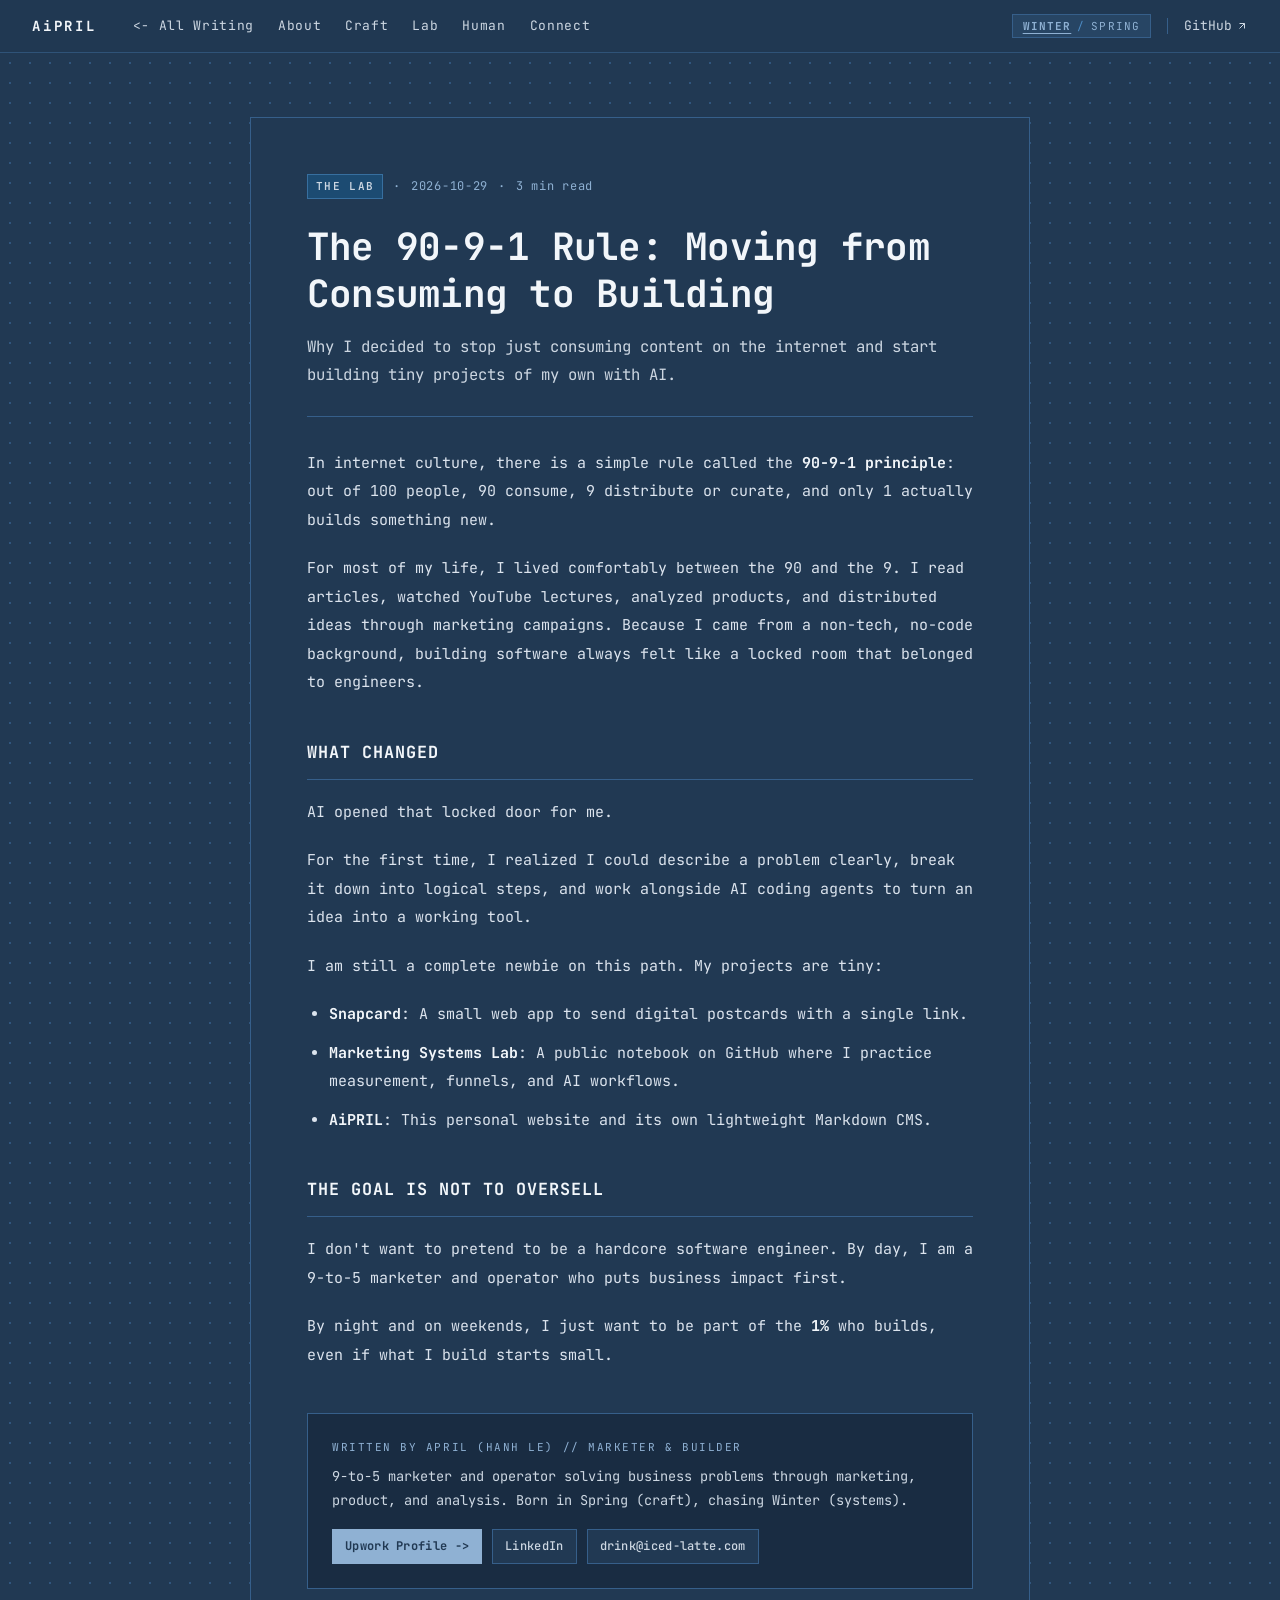
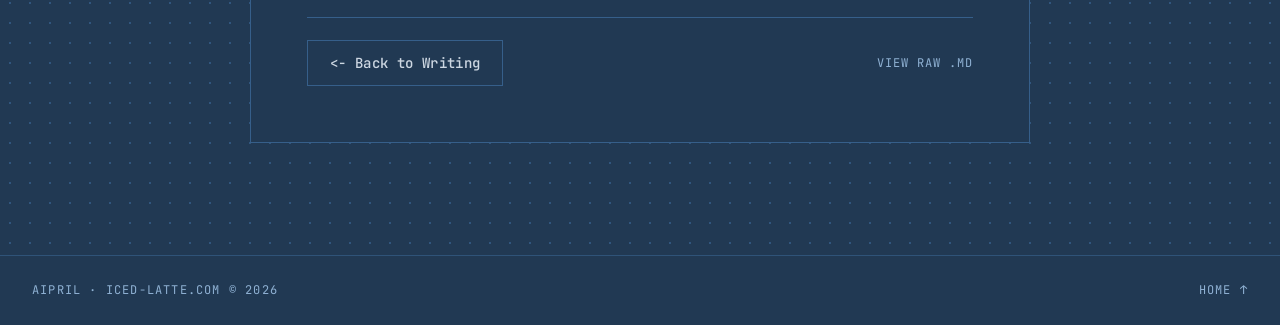
==== writing/90-9-1-from-consuming-to-building/index.html @ a4434db3 "feat(seo): pre-render static /writing/<slug>/ pages, RSS, llms.txt, and clean sitemap" ====
<!DOCTYPE html>
<html lang="en" data-theme="winter">
<head>
  <meta charset="UTF-8" />
  <meta name="viewport" content="width=device-width, initial-scale=1.0" />
  <title>The 90-9-1 Rule: Moving from Consuming to Building | AiPRIL</title>
  <meta name="description" content="Why I decided to stop just consuming content on the internet and start building tiny projects of my own with AI." />
  <meta name="author" content="April (Hanh Le)" />
  <link rel="canonical" href="https://iced-latte.com/writing/90-9-1-from-consuming-to-building/" />
  <link rel="alternate" type="application/rss+xml" title="AiPRIL RSS Feed" href="https://iced-latte.com/rss.xml" />
  <link rel="alternate" type="text/markdown" href="https://iced-latte.com/posts/90-9-1-from-consuming-to-building.md" />

  <meta property="og:type" content="article" />
  <meta property="og:title" content="The 90-9-1 Rule: Moving from Consuming to Building" />
  <meta property="og:description" content="Why I decided to stop just consuming content on the internet and start building tiny projects of my own with AI." />
  <meta property="og:url" content="https://iced-latte.com/writing/90-9-1-from-consuming-to-building/" />
  <meta property="og:site_name" content="AiPRIL" />
  <meta property="article:published_time" content="2026-10-29" />
  <meta property="article:modified_time" content="2026-10-29" />
  <meta property="article:author" content="April (Hanh Le)" />
  <meta property="article:section" content="The Lab" />
  <meta name="twitter:card" content="summary" />
  <meta name="twitter:title" content="The 90-9-1 Rule: Moving from Consuming to Building" />
  <meta name="twitter:description" content="Why I decided to stop just consuming content on the internet and start building tiny projects of my own with AI." />

  <link rel="icon" type="image/svg+xml" href="../../favicon.svg" />
  <link rel="preconnect" href="https://fonts.googleapis.com" />
  <link rel="preconnect" href="https://fonts.gstatic.com" crossorigin />
  <link href="https://fonts.googleapis.com/css2?family=JetBrains+Mono:ital,wght@0,400;0,500;0,600;0,700;1,400&display=swap" rel="stylesheet" />
  <link rel="stylesheet" href="../../styles.css" />

  <script type="application/ld+json">
{
  "@context": "https://schema.org",
  "@graph": [
    {
      "@type": "BlogPosting",
      "@id": "https://iced-latte.com/writing/90-9-1-from-consuming-to-building/#article",
      "headline": "The 90-9-1 Rule: Moving from Consuming to Building",
      "description": "Why I decided to stop just consuming content on the internet and start building tiny projects of my own with AI.",
      "datePublished": "2026-10-29",
      "dateModified": "2026-10-29",
      "articleSection": "The Lab",
      "inLanguage": "en",
      "mainEntityOfPage": {
        "@type": "WebPage",
        "@id": "https://iced-latte.com/writing/90-9-1-from-consuming-to-building/"
      },
      "author": {
        "@type": "Person",
        "name": "April",
        "alternateName": [
          "AiPRIL",
          "Hanh Le",
          "Le Hong Hanh"
        ],
        "url": "https://iced-latte.com/",
        "email": "drink@iced-latte.com",
        "sameAs": [
          "https://www.upwork.com/freelancers/lehonghanh",
          "https://www.linkedin.com/in/hanhlehong/",
          "https://github.com/hanh-le-hong"
        ]
      },
      "publisher": {
        "@type": "Person",
        "name": "April (AiPRIL)",
        "url": "https://iced-latte.com/"
      }
    },
    {
      "@type": "BreadcrumbList",
      "itemListElement": [
        {
          "@type": "ListItem",
          "position": 1,
          "name": "Home",
          "item": "https://iced-latte.com/"
        },
        {
          "@type": "ListItem",
          "position": 2,
          "name": "Writing",
          "item": "https://iced-latte.com/#writing"
        },
        {
          "@type": "ListItem",
          "position": 3,
          "name": "The 90-9-1 Rule: Moving from Consuming to Building",
          "item": "https://iced-latte.com/writing/90-9-1-from-consuming-to-building/"
        }
      ]
    }
  ]
}
  </script>
</head>
<body data-article-slug="90-9-1-from-consuming-to-building" data-article-category="The Lab">
  <div class="site-shell" id="top">
    <header class="header">
      <div class="header-inner">
        <div class="header-left">
          <a href="../../" class="brand" aria-label="AiPRIL Home">AiPRIL</a>
          <nav class="header-nav" aria-label="Main Navigation">
            <a href="../../#writing" class="nav-link">&lt;- All Writing</a>
            <a href="../../#about" class="nav-link">About</a>
            <a href="../../#craft" class="nav-link">Craft</a>
            <a href="../../#lab" class="nav-link">Lab</a>
            <a href="../../#human" class="nav-link">Human</a>
            <a href="../../#connect" class="nav-link">Connect</a>
          </nav>
        </div>

        <div class="header-right">
          <button id="theme-toggle" class="season-switch" type="button" aria-label="Switch between Winter and Spring mode">
            <span class="season-opt" data-season="winter">WINTER</span>
            <span class="season-sep">/</span>
            <span class="season-opt" data-season="spring">SPRING</span>
          </button>
          <div class="divider-v" aria-hidden="true"></div>
          <a
            href="https://github.com/hanh-le-hong"
            class="external-top-link"
            target="_blank"
            rel="noopener noreferrer"
          >
            GitHub
            <svg width="12" height="12" viewBox="0 0 24 24" fill="none" stroke="currentColor" stroke-width="2" aria-hidden="true">
              <path d="M7 7h10v10" />
              <path d="M7 17 17 7" />
            </svg>
          </a>
        </div>
      </div>

      <nav class="mobile-nav" aria-label="Mobile Navigation">
        <a href="../../#writing" class="nav-link">&lt;- All Writing</a>
        <a href="../../#about" class="nav-link">About</a>
        <a href="../../#craft" class="nav-link">Craft</a>
        <a href="../../#lab" class="nav-link">Lab</a>
        <a href="../../#connect" class="nav-link">Connect</a>
      </nav>
    </header>

    <main class="article-main">
      <article class="article-container">
        <div class="article-meta-bar">
          <span class="tag">THE LAB</span>
          <span class="meta-dot">·</span>
          <time datetime="2026-10-29" class="mono-date">2026-10-29</time>
          <span class="meta-dot">·</span>
          <span class="mono-date">3 min read</span>
        </div>

        <h1 class="article-title">The 90-9-1 Rule: Moving from Consuming to Building</h1>
        <p class="article-lead">Why I decided to stop just consuming content on the internet and start building tiny projects of my own with AI.</p>

        <div id="post-body" class="article-prose">
<p>In internet culture, there is a simple rule called the <strong>90-9-1 principle</strong>: out of 100 people, 90 consume, 9 distribute or curate, and only 1 actually builds something new.</p>
<p>For most of my life, I lived comfortably between the 90 and the 9. I read articles, watched YouTube lectures, analyzed products, and distributed ideas through marketing campaigns. Because I came from a non-tech, no-code background, building software always felt like a locked room that belonged to engineers.</p>
<h2 id="what-changed">What Changed</h2>
<p>AI opened that locked door for me.</p>
<p>For the first time, I realized I could describe a problem clearly, break it down into logical steps, and work alongside AI coding agents to turn an idea into a working tool.</p>
<p>I am still a complete newbie on this path. My projects are tiny:</p>
<ul>
<li><strong>Snapcard</strong>: A small web app to send digital postcards with a single link.</li>
<li><strong>Marketing Systems Lab</strong>: A public notebook on GitHub where I practice measurement, funnels, and AI workflows.</li>
<li><strong>AiPRIL</strong>: This personal website and its own lightweight Markdown CMS.</li>
</ul>
<h2 id="the-goal-is-not-to-oversell">The Goal Is Not to Oversell</h2>
<p>I don't want to pretend to be a hardcore software engineer. By day, I am a 9-to-5 marketer and operator who puts business impact first.</p>
<p>By night and on weekends, I just want to be part of the <strong>1%</strong> who builds, even if what I build starts small.</p>
        </div>

        <aside class="article-author-box" aria-label="About the Author">
          <p class="article-author-label">WRITTEN BY APRIL (HANH LE) // MARKETER &amp; BUILDER</p>
          <p class="article-author-bio">
            9-to-5 marketer and operator solving business problems through marketing, product, and analysis. Born in Spring (craft), chasing Winter (systems).
          </p>
          <div class="article-author-links">
            <a href="https://www.upwork.com/freelancers/lehonghanh" target="_blank" rel="noopener noreferrer" class="btn-primary btn-sm">Upwork Profile -&gt;</a>
            <a href="https://www.linkedin.com/in/hanhlehong/" target="_blank" rel="noopener noreferrer" class="btn-secondary btn-sm">LinkedIn</a>
            <a href="mailto:drink@iced-latte.com" class="btn-secondary btn-sm">drink@iced-latte.com</a>
          </div>
        </aside>

        <div class="article-footer-nav">
          <a href="../../#writing" class="btn-secondary">&lt;- Back to Writing</a>
          <a href="../../posts/90-9-1-from-consuming-to-building.md" class="article-raw-link">View Raw .md</a>
          <a href="../../studio.html?edit=90-9-1-from-consuming-to-building" class="btn-secondary local-only" hidden>Edit in Studio</a>
        </div>
      </article>
    </main>

    <footer class="footer">
      <div class="footer-inner">
        <span class="footer-text">AiPRIL · ICED-LATTE.COM © 2026</span>
        <a href="../../" class="footer-text footer-top-link">HOME ↑</a>
      </div>
    </footer>
  </div>

  <script src="../../analytics-config.js"></script>
  <script src="../../analytics.js"></script>
  <script src="../../main.js"></script>
</body>
</html>
---- styles.css ----
/* ==========================================================================
   AiPRIL -- Noodle-Inspired Terminal-Editorial Design System
   100% JetBrains Mono, 20px dot-grid, 1px hairline matrices, sharp corners.
   WINTER (Midnight Sapphire): #213953 · #156AA8 · #4D8CC5 · #8FB1D3 · #CDD7E2
   SPRING (Warm Blossom):      #678215 · #FCD4BE · #F8F8EF · #FFE8DE · #FD832B · #FEC62D
   ========================================================================== */

:root,
[data-theme="winter"] {
  color-scheme: dark;
  --bg: #213953;
  --bg-depth: #192C42;
  --surface: #274564;
  --surface-hover: #2E5175;
  --grid-line: #2F5378;
  --dot-color: #31567D;
  --border: #365F8A;
  --border-strong: #4D8CC5;

  --text: #F2F6FA;
  --text-body: #DCE4EE;
  --text-muted: #CDD7E2;
  --text-dim: #8FB1D3;
  --hero-sub: #4D8CC5;

  --accent: #8FB1D3;
  --accent-hover: #CDD7E2;
  --accent-text: #CDD7E2;
  --accent-link: #8FB1D3;
  --accent-bg: rgba(21, 106, 168, 0.36);
  --accent-border: rgba(77, 140, 197, 0.55);
  --accent-glow: rgba(21, 106, 168, 0.24);
  --cursor-color: #8FB1D3;

  --selection-bg: #8FB1D3;
  --selection-fg: #213953;

  --btn-primary-bg: #8FB1D3;
  --btn-primary-fg: #213953;
  --header-bg: rgba(33, 57, 83, 0.92);

  --font-mono: "JetBrains Mono", ui-monospace, SFMono-Regular, Menlo, Monaco, Consolas, monospace;
}

[data-theme="spring"] {
  color-scheme: light;
  --bg: #F8F8EF;
  --bg-depth: #FFE8DE;
  --surface: #FFE8DE;
  --surface-hover: #FCD4BE;
  --grid-line: #F0C0A6;
  --dot-color: #FCD4BE;
  --border: #EBB89C;
  --border-strong: #FD832B;

  --text: #222A14;
  --text-body: #313B1E;
  --text-muted: #55613F;
  --text-dim: #678215;
  --hero-sub: #678215;

  --accent: #FD832B;
  --accent-hover: #FEC62D;
  --accent-text: #587011;
  --accent-link: #587011;
  --accent-bg: #FFE8DE;
  --accent-border: #FCD4BE;
  --accent-glow: rgba(254, 198, 45, 0.18);
  --cursor-color: #FD832B;

  --selection-bg: #FEC62D;
  --selection-fg: #222A14;

  --btn-primary-bg: #FD832B;
  --btn-primary-fg: #222A14;
  --header-bg: rgba(248, 248, 239, 0.92);
}

/* ==========================================================================
   Reset & Global Typography
   ========================================================================== */

*,
*::before,
*::after {
  box-sizing: border-box;
  border-radius: 0;
}

html {
  scroll-behavior: smooth;
}

body {
  margin: 0;
  padding: 0;
  font-family: var(--font-mono);
  background-color: var(--bg);
  color: var(--text);
  font-size: 15px;
  line-height: 1.75;
  -webkit-font-smoothing: antialiased;
  -moz-osx-font-smoothing: grayscale;
  transition: background-color 0.25s ease, color 0.25s ease;
}

::selection {
  background: var(--selection-bg);
  color: var(--selection-fg);
}

::-webkit-scrollbar {
  width: 6px;
  height: 6px;
}

::-webkit-scrollbar-track {
  background: var(--bg);
}

::-webkit-scrollbar-thumb {
  background: var(--border);
}

::-webkit-scrollbar-thumb:hover {
  background: var(--border-strong);
}

a {
  color: inherit;
}

h1,
h2,
h3,
h4,
p,
ul,
ol,
dl,
dd {
  margin: 0;
}

[hidden] {
  display: none !important;
}

:focus-visible {
  outline: 2px solid var(--cursor-color);
  outline-offset: 2px;
}

/* ==========================================================================
   Shell & Sticky 52px Header
   ========================================================================== */

.site-shell {
  min-height: 100vh;
  display: flex;
  flex-direction: column;
  width: 100%;
  overflow-x: hidden;
}

.header {
  width: 100%;
  border-bottom: 1px solid var(--grid-line);
  background: var(--header-bg);
  backdrop-filter: blur(8px);
  -webkit-backdrop-filter: blur(8px);
  position: sticky;
  top: 0;
  z-index: 50;
}

.header-inner {
  max-width: 1360px;
  margin: 0 auto;
  padding: 0 32px;
  height: 52px;
  display: flex;
  align-items: center;
  justify-content: space-between;
  gap: 16px;
}

.header-left {
  display: flex;
  align-items: center;
  gap: 36px;
}

.brand {
  color: var(--text);
  font-weight: 700;
  letter-spacing: 0.2em;
  font-size: 0.875rem;
  text-decoration: none;
  transition: color 0.2s;
  display: inline-flex;
  align-items: center;
  gap: 10px;
}

.brand:hover {
  color: var(--cursor-color);
}

.header-nav {
  display: none;
  align-items: center;
  gap: 24px;
}

@media (min-width: 860px) {
  .header-nav {
    display: flex;
  }
}

.nav-link {
  font-size: 0.8125rem;
  color: var(--text-muted);
  text-decoration: none;
  letter-spacing: 0.05em;
  transition: color 0.2s;
  white-space: nowrap;
}

.nav-link:hover {
  color: var(--text);
}

.header-right {
  display: flex;
  align-items: center;
  gap: 16px;
}

.divider-v {
  height: 16px;
  width: 1px;
  background: var(--border);
}

.season-switch {
  appearance: none;
  background: var(--surface);
  border: 1px solid var(--border);
  padding: 4px 10px;
  font-family: var(--font-mono);
  font-size: 0.6875rem;
  letter-spacing: 0.1em;
  color: var(--text-dim);
  cursor: pointer;
  display: inline-flex;
  align-items: center;
  gap: 6px;
  transition: border-color 0.2s, color 0.2s, background 0.2s;
}

.season-switch:hover {
  border-color: var(--border-strong);
}

.season-sep {
  color: var(--border-strong);
}

[data-theme="winter"] .season-opt[data-season="winter"],
[data-theme="spring"] .season-opt[data-season="spring"] {
  color: var(--cursor-color);
  font-weight: 700;
  text-decoration: underline;
  text-underline-offset: 3px;
}

.external-top-link {
  font-size: 0.8125rem;
  color: var(--text-muted);
  text-decoration: none;
  display: inline-flex;
  align-items: center;
  gap: 4px;
  transition: color 0.2s;
}

.external-top-link:hover {
  color: var(--text);
}

.mobile-nav {
  display: flex;
  align-items: center;
  gap: 18px;
  padding: 8px 20px;
  border-top: 1px solid var(--grid-line);
  overflow-x: auto;
  -webkit-overflow-scrolling: touch;
}

@media (min-width: 860px) {
  .mobile-nav {
    display: none;
  }
}

/* ==========================================================================
   Main Dot-Grid Canvas & Layout Container
   ========================================================================== */

.main {
  flex-grow: 1;
  width: 100%;
  padding: 72px 32px 120px;
  background-image: radial-gradient(var(--dot-color) 1px, transparent 0);
  background-size: 20px 20px;
}

@media (max-width: 640px) {
  .header-inner {
    padding: 0 20px;
  }

  .main {
    padding: 44px 20px 88px;
  }
}

.container {
  max-width: 1360px;
  margin: 0 auto;
}

/* ==========================================================================
   Badges & Section Labels
   ========================================================================== */

.badge-row {
  display: flex;
  flex-wrap: wrap;
  align-items: center;
  gap: 12px;
  margin-bottom: 36px;
}

.tag {
  display: inline-block;
  padding: 2px 8px;
  background: var(--accent-bg);
  border: 1px solid var(--accent-border);
  color: var(--accent-text);
  font-size: 0.6875rem;
  letter-spacing: 0.12em;
  text-transform: uppercase;
  font-weight: 600;
}

.badge-label {
  font-size: 0.6875rem;
  color: var(--text-dim);
  letter-spacing: 0.12em;
  text-transform: uppercase;
}

.section-block {
  margin-bottom: 0;
}

.section-label {
  font-size: 0.8125rem;
  color: var(--text-dim);
  letter-spacing: 0.2em;
  text-transform: uppercase;
  margin-bottom: 28px;
}

.section-label.no-mb {
  margin-bottom: 0;
}

.divider-line {
  border: none;
  border-top: 1px solid var(--grid-line);
  margin: 64px 0;
}

/* ==========================================================================
   Hero & Quick-Start Terminal Strip
   ========================================================================== */

.hero {
  margin-bottom: 16px;
}

.hero-title {
  font-weight: 700;
  line-height: 1;
  margin-bottom: 10px;
  letter-spacing: -0.02em;
  font-size: clamp(54px, 8vw, 96px);
  color: var(--text);
}

.hero-subtitle {
  font-weight: 700;
  line-height: 1.04;
  margin-bottom: 36px;
  letter-spacing: -0.02em;
  font-size: clamp(40px, 6.8vw, 84px);
  color: var(--hero-sub);
}

.block {
  display: block;
}

.cursor::after {
  content: "_";
  animation: blink 1.2s step-end infinite;
  color: var(--cursor-color);
  font-weight: 700;
}

.hero-desc {
  font-size: 1.05rem;
  color: var(--text-muted);
  max-width: 660px;
  margin-bottom: 36px;
  line-height: 1.8;
}

.cta-row {
  display: flex;
  flex-wrap: wrap;
  gap: 12px;
}

.btn-primary,
.btn-solid {
  display: inline-flex;
  align-items: center;
  gap: 8px;
  padding: 10px 22px;
  background: var(--btn-primary-bg);
  border: 1px solid var(--btn-primary-bg);
  color: var(--btn-primary-fg);
  font-family: var(--font-mono);
  font-weight: 700;
  font-size: 0.875rem;
  letter-spacing: 0.025em;
  text-decoration: none;
  cursor: pointer;
  transition: background 0.2s, border-color 0.2s;
}

.btn-primary:hover,
.btn-solid:hover {
  background: var(--accent-hover);
  border-color: var(--accent-hover);
}

.btn-secondary,
.btn-ghost {
  display: inline-flex;
  align-items: center;
  gap: 8px;
  padding: 10px 22px;
  background: var(--bg);
  border: 1px solid var(--border);
  color: var(--text-muted);
  font-family: var(--font-mono);
  font-weight: 500;
  font-size: 0.875rem;
  letter-spacing: 0.025em;
  text-decoration: none;
  cursor: pointer;
  transition: border-color 0.2s, color 0.2s, background 0.2s;
}

.btn-secondary:hover,
.btn-ghost:hover {
  border-color: var(--border-strong);
  color: var(--text);
  background: var(--surface);
}

.btn-sm {
  padding: 6px 12px;
  font-size: 0.75rem;
}

/* Quick-start terminal strip */
.quickstart {
  margin-top: 44px;
  max-width: 720px;
}

.quickstart-label {
  font-size: 0.75rem;
  color: var(--text-dim);
  letter-spacing: 0.2em;
  text-transform: uppercase;
  margin-bottom: 8px;
}

.quickstart-block {
  position: relative;
  background: var(--bg-depth);
  border: 1px solid var(--border);
  overflow: hidden;
  display: flex;
  align-items: stretch;
  justify-content: space-between;
}

.quickstart-pre {
  margin: 0;
  padding: 16px 20px;
  font-size: 0.85rem;
  line-height: 1.65;
  color: var(--text-body);
  overflow-x: auto;
  flex: 1;
}

.quickstart-pre code {
  font-family: var(--font-mono);
}

.quickstart-url {
  color: var(--accent-text);
  font-weight: 600;
  text-decoration: underline;
  text-decoration-color: var(--border-strong);
  text-underline-offset: 3px;
  transition: text-decoration-color 0.2s;
}

.quickstart-url:hover {
  text-decoration-color: var(--accent-text);
}

.code-comment {
  color: var(--text-dim);
}

.quickstart-copy {
  padding: 0 20px;
  background: var(--surface);
  border: none;
  border-left: 1px solid var(--border);
  color: var(--text-muted);
  font-family: var(--font-mono);
  font-size: 0.6875rem;
  text-transform: uppercase;
  letter-spacing: 0.12em;
  cursor: pointer;
  flex-shrink: 0;
  transition: color 0.2s, background 0.2s;
}

.quickstart-copy:hover {
  color: var(--text);
  background: var(--surface-hover);
}

.quickstart-copy.is-copied {
  color: var(--cursor-color);
  font-weight: 700;
}

/* ==========================================================================
   00 // README.md Matrix (5-Paragraph Personal Intro + Quick Specs)
   ========================================================================== */

.readme-matrix {
  display: grid;
  grid-template-columns: 1fr;
  gap: 1px;
  background: var(--grid-line);
  border: 1px solid var(--grid-line);
}

@media (min-width: 1024px) {
  .readme-matrix {
    grid-template-columns: 1.85fr 1fr;
  }
}

.readme-story,
.readme-specs {
  background: var(--bg);
  padding: 32px;
}

.story-prose {
  display: flex;
  flex-direction: column;
  gap: 18px;
  color: var(--text-body);
  font-size: 0.9375rem;
  line-height: 1.85;
}

.story-prose strong {
  color: var(--text);
  font-weight: 700;
}

.story-prose a {
  color: var(--accent-text);
  font-weight: 500;
  text-decoration: underline;
  text-decoration-color: var(--border-strong);
  text-underline-offset: 3px;
  transition: text-decoration-color 0.2s;
}

.story-prose a:hover {
  text-decoration-color: var(--cursor-color);
}

.spec-list {
  display: flex;
  flex-direction: column;
  gap: 16px;
}

.spec-item {
  padding-bottom: 14px;
  border-bottom: 1px solid var(--grid-line);
}

.spec-item:last-child {
  padding-bottom: 0;
  border-bottom: none;
}

.spec-item dt {
  font-size: 0.6875rem;
  color: var(--text-dim);
  letter-spacing: 0.14em;
  text-transform: uppercase;
  margin-bottom: 4px;
}

.spec-item dd {
  font-size: 0.875rem;
  color: var(--text-body);
  line-height: 1.5;
}

/* ==========================================================================
   1px Hairline Feature Cards Grid (Craft, Lab, Human, Connect)
   ========================================================================== */

.cards-grid {
  display: grid;
  grid-template-columns: 1fr;
  gap: 1px;
  background: var(--grid-line);
  border: 1px solid var(--grid-line);
}

@media (min-width: 768px) {
  .cards-grid.cols-4 {
    grid-template-columns: repeat(2, 1fr);
  }

  .cards-grid.cols-3 {
    grid-template-columns: repeat(3, 1fr);
  }
}

@media (min-width: 1100px) {
  .cards-grid.cols-4 {
    grid-template-columns: repeat(4, 1fr);
  }
}

.feature-card {
  position: relative;
  overflow: hidden;
  background: var(--bg);
  padding: 32px;
  border: 1px solid transparent;
  display: flex;
  flex-direction: column;
  text-decoration: none;
  transition: border-color 0.2s, background 0.2s;
}

.feature-card::before {
  content: "";
  position: absolute;
  inset: 0;
  background: linear-gradient(135deg, var(--accent-glow) 0%, transparent 60%);
  opacity: 0;
  transition: opacity 0.3s;
  pointer-events: none;
}

.feature-card:hover::before {
  opacity: 1;
}

.feature-card:hover {
  border-color: var(--border-strong);
}

.card-top-meta {
  margin-bottom: 16px;
  position: relative;
  z-index: 1;
}

.card-header {
  display: flex;
  align-items: center;
  gap: 10px;
  margin-bottom: 18px;
  position: relative;
  z-index: 1;
}

.card-icon {
  width: 28px;
  height: 28px;
  background: var(--surface);
  border: 1px solid var(--border);
  display: flex;
  align-items: center;
  justify-content: center;
  color: var(--cursor-color);
  flex-shrink: 0;
}

.card-title {
  color: var(--text);
  font-weight: 600;
  font-size: 0.9375rem;
  letter-spacing: 0.02em;
}

.card-desc {
  color: var(--text-muted);
  font-size: 0.875rem;
  line-height: 1.8;
  position: relative;
  z-index: 1;
}

.skill-tags {
  list-style: none;
  padding: 22px 0 0;
  margin-top: auto;
  display: flex;
  flex-wrap: wrap;
  gap: 6px;
  position: relative;
  z-index: 1;
}

.skill-tags li {
  font-size: 0.6875rem;
  padding: 3px 8px;
  background: var(--surface);
  border: 1px solid var(--border);
  color: var(--text-body);
  letter-spacing: 0.03em;
}

.card-link {
  display: inline-flex;
  align-items: center;
  gap: 6px;
  margin-top: auto;
  padding-top: 24px;
  font-size: 0.8125rem;
  color: var(--accent-link);
  font-weight: 500;
  text-decoration: none;
  letter-spacing: 0.04em;
  position: relative;
  z-index: 1;
  transition: color 0.2s;
}

.feature-card:hover .card-link,
.card-link:hover {
  color: var(--accent-text);
}

.connect-card {
  gap: 8px;
}

.connect-title {
  font-size: 1.15rem;
  font-weight: 700;
  color: var(--text);
  margin-top: 4px;
  position: relative;
  z-index: 1;
}

/* ==========================================================================
   03 // Writing Feed & Pillar Filter Bar
   ========================================================================== */

.section-bar {
  display: flex;
  flex-wrap: wrap;
  align-items: center;
  justify-content: space-between;
  gap: 16px;
  margin-bottom: 28px;
}

.section-bar-controls {
  display: flex;
  flex-wrap: wrap;
  align-items: center;
  gap: 12px;
}

.writing-filter-group {
  display: inline-flex;
  flex-wrap: wrap;
  gap: 1px;
  background: var(--border);
  border: 1px solid var(--border);
}

.filter-chip {
  appearance: none;
  background: var(--bg);
  border: none;
  padding: 6px 12px;
  font-family: var(--font-mono);
  font-size: 0.6875rem;
  letter-spacing: 0.1em;
  text-transform: uppercase;
  color: var(--text-muted);
  cursor: pointer;
  transition: background 0.15s, color 0.15s;
}

.filter-chip:hover {
  color: var(--text);
  background: var(--surface);
}

.filter-chip.active {
  background: var(--btn-primary-bg);
  color: var(--btn-primary-fg);
  font-weight: 700;
}

.studio-launch-link {
  font-size: 0.75rem;
  padding: 6px 12px;
  border: 1px solid var(--accent-border);
  background: var(--accent-bg);
  color: var(--accent-text);
  text-decoration: none;
  text-transform: uppercase;
  letter-spacing: 0.08em;
}

.posts-matrix {
  display: grid;
  grid-template-columns: 1fr;
  gap: 1px;
  background: var(--grid-line);
  border: 1px solid var(--grid-line);
}

.post-row {
  position: relative;
  overflow: hidden;
  background: var(--bg);
  padding: 26px 32px;
  border: 1px solid transparent;
  text-decoration: none;
  display: grid;
  grid-template-columns: 1fr;
  gap: 14px;
  align-items: center;
  transition: border-color 0.2s, background 0.2s;
}

@media (min-width: 860px) {
  .post-row {
    grid-template-columns: 200px 1fr auto;
    gap: 28px;
  }
}

.post-row::before {
  content: "";
  position: absolute;
  inset: 0;
  background: linear-gradient(135deg, var(--accent-glow) 0%, transparent 55%);
  opacity: 0;
  transition: opacity 0.25s;
  pointer-events: none;
}

.post-row:hover::before {
  opacity: 1;
}

.post-row:hover {
  border-color: var(--border-strong);
}

.post-row-meta {
  display: flex;
  align-items: center;
  gap: 10px;
  flex-wrap: wrap;
  position: relative;
  z-index: 1;
}

.post-row-date {
  font-size: 0.75rem;
  color: var(--text-dim);
}

.post-row-main {
  position: relative;
  z-index: 1;
}

.post-row-main h3 {
  font-size: 1rem;
  font-weight: 600;
  color: var(--text);
  margin-bottom: 6px;
}

.post-row-main p {
  font-size: 0.875rem;
  color: var(--text-muted);
  line-height: 1.65;
}

.post-row-right {
  font-size: 0.8125rem;
  color: var(--accent-link);
  font-weight: 500;
  white-space: nowrap;
  position: relative;
  z-index: 1;
  transition: color 0.2s;
}

.post-row:hover .post-row-right {
  color: var(--accent-text);
}

.empty-feed {
  background: var(--bg);
  padding: 32px;
  color: var(--text-muted);
  font-size: 0.875rem;
}

.empty-feed a {
  color: var(--accent-text);
}

/* ==========================================================================
   Footer
   ========================================================================== */

.footer {
  border-top: 1px solid var(--grid-line);
  padding: 24px 32px;
  background: var(--bg);
}

.footer-inner {
  max-width: 1360px;
  margin: 0 auto;
  display: flex;
  flex-wrap: wrap;
  align-items: center;
  justify-content: space-between;
  gap: 12px;
}

.footer-text {
  font-size: 0.75rem;
  color: var(--text-dim);
  letter-spacing: 0.1em;
  text-transform: uppercase;
  text-decoration: none;
}

.footer-top-link:hover {
  color: var(--cursor-color);
}

/* ==========================================================================
   Article Reader Page (/writing/<slug>/ & post.html -- Noodle Docs Aesthetic)
   ========================================================================== */

.article-main {
  flex-grow: 1;
  width: 100%;
  padding: 64px 24px 112px;
  background-image: radial-gradient(var(--dot-color) 1px, transparent 0);
  background-size: 20px 20px;
}

.article-container {
  max-width: 780px;
  margin: 0 auto;
  background: var(--bg);
  border: 1px solid var(--border);
  padding: clamp(28px, 5vw, 56px);
}

.article-meta-bar {
  display: flex;
  flex-wrap: wrap;
  align-items: center;
  gap: 10px;
  margin-bottom: 24px;
}

.meta-dot,
.mono-date {
  font-size: 0.75rem;
  color: var(--text-dim);
  letter-spacing: 0.06em;
}

.article-title {
  font-size: clamp(1.65rem, 3.6vw, 2.35rem);
  font-weight: 700;
  line-height: 1.25;
  letter-spacing: -0.02em;
  color: var(--text);
  margin-bottom: 16px;
}

.article-lead {
  font-size: 0.975rem;
  color: var(--text-muted);
  line-height: 1.75;
  padding-bottom: 28px;
  margin-bottom: 32px;
  border-bottom: 1px solid var(--border);
}

.article-prose {
  color: var(--text-body);
  font-size: 0.9375rem;
  line-height: 1.9;
}

.article-prose p {
  margin-bottom: 20px;
}

.article-prose h2 {
  font-size: 1.05rem;
  font-weight: 700;
  text-transform: uppercase;
  letter-spacing: 0.06em;
  color: var(--text);
  margin: 40px 0 18px;
  padding-bottom: 10px;
  border-bottom: 1px solid var(--border);
  scroll-margin-top: 72px;
}

.article-prose h3 {
  font-size: 0.975rem;
  font-weight: 600;
  color: var(--text);
  margin: 28px 0 12px;
  scroll-margin-top: 72px;
}

.article-prose ul,
.article-prose ol {
  margin: 0 0 22px;
  padding-left: 22px;
}

.article-prose li {
  margin-bottom: 10px;
}

.article-prose strong {
  color: var(--text);
  font-weight: 700;
}

.article-prose a {
  color: var(--accent-text);
  font-weight: 500;
  text-decoration: underline;
  text-decoration-color: var(--border-strong);
  text-underline-offset: 3px;
  transition: text-decoration-color 0.2s;
}

.article-prose a:hover {
  text-decoration-color: var(--cursor-color);
}

.article-prose :not(pre) > code {
  background: var(--surface);
  border: 1px solid var(--border);
  padding: 2px 6px;
  font-size: 0.875em;
  color: var(--text);
}

.prose-code {
  background: var(--bg-depth);
  border: 1px solid var(--border);
  padding: 18px 20px;
  overflow-x: auto;
  margin: 0 0 24px;
  font-size: 0.85rem;
  line-height: 1.65;
  color: var(--text-body);
}

.article-prose blockquote {
  margin: 0 0 24px;
  padding: 14px 18px;
  border: 1px solid var(--border);
  border-left: 2px solid var(--cursor-color);
  background: var(--accent-bg);
  color: var(--text-body);
}

.table-wrap {
  overflow-x: auto;
  margin: 0 0 26px;
}

.prose-table {
  width: 100%;
  border-collapse: collapse;
  font-size: 0.84rem;
  line-height: 1.6;
  border: 1px solid var(--border);
}

.prose-table th,
.prose-table td {
  padding: 10px 14px;
  border: 1px solid var(--border);
  text-align: left;
}

.prose-table th {
  background: var(--surface);
  color: var(--text);
  font-weight: 700;
  letter-spacing: 0.04em;
  text-transform: uppercase;
  font-size: 0.75rem;
}

.article-author-box {
  margin-top: 44px;
  padding: 24px;
  background: var(--bg-depth);
  border: 1px solid var(--border);
}

.article-author-label {
  font-size: 0.6875rem;
  color: var(--text-dim);
  letter-spacing: 0.14em;
  text-transform: uppercase;
  margin-bottom: 8px;
}

.article-author-bio {
  font-size: 0.85rem;
  color: var(--text-muted);
  line-height: 1.75;
  margin-bottom: 16px;
}

.article-author-links {
  display: flex;
  flex-wrap: wrap;
  gap: 10px;
}

.article-footer-nav {
  margin-top: 28px;
  padding-top: 22px;
  border-top: 1px solid var(--border);
  display: flex;
  flex-wrap: wrap;
  align-items: center;
  justify-content: space-between;
  gap: 12px;
}

.article-raw-link {
  font-size: 0.75rem;
  color: var(--text-dim);
  text-decoration: none;
  letter-spacing: 0.08em;
  text-transform: uppercase;
}

.article-raw-link:hover {
  color: var(--cursor-color);
}

/* ==========================================================================
   CMS Studio Page (studio.html -- Local Noodle IDE)
   ========================================================================== */

.studio-badge {
  font-size: 0.625rem;
  padding: 2px 6px;
  background: var(--accent-bg);
  border: 1px solid var(--accent-border);
  color: var(--accent-text);
  letter-spacing: 0.1em;
}

.studio-main {
  flex-grow: 1;
  padding: 32px 24px 64px;
  background-image: radial-gradient(var(--dot-color) 1px, transparent 0);
  background-size: 20px 20px;
}

.studio-layout {
  display: grid;
  grid-template-columns: 1fr;
  gap: 1px;
  background: var(--border);
  border: 1px solid var(--border);
}

@media (min-width: 1100px) {
  .studio-layout {
    grid-template-columns: 260px 1.2fr 1fr;
  }
}

.studio-sidebar,
.studio-editor,
.studio-preview {
  background: var(--bg);
  padding: 24px;
}

.studio-sidebar-head {
  display: flex;
  align-items: center;
  justify-content: space-between;
  gap: 8px;
  margin-bottom: 18px;
  padding-bottom: 12px;
  border-bottom: 1px solid var(--grid-line);
}

.studio-post-list {
  display: flex;
  flex-direction: column;
  gap: 8px;
}

.studio-post-item {
  padding: 10px 12px;
  border: 1px solid var(--border);
  background: var(--surface);
  cursor: pointer;
  transition: border-color 0.15s;
}

.studio-post-item:hover {
  border-color: var(--border-strong);
}

.studio-post-item-title {
  font-size: 0.8125rem;
  font-weight: 600;
  color: var(--text);
  margin-bottom: 4px;
}

.studio-post-item-meta {
  font-size: 0.6875rem;
  color: var(--text-dim);
}

.studio-form-row,
.studio-field {
  margin-bottom: 16px;
}

.studio-form-grid {
  display: grid;
  grid-template-columns: 1fr;
  gap: 12px;
}

@media (min-width: 640px) {
  .studio-form-grid {
    grid-template-columns: 1fr 1fr 140px;
  }
}

.studio-field label {
  display: block;
  font-size: 0.6875rem;
  letter-spacing: 0.12em;
  color: var(--text-dim);
  margin-bottom: 6px;
}

.studio-field input,
.studio-field select,
.studio-field textarea {
  width: 100%;
  background: var(--bg-depth);
  border: 1px solid var(--border);
  padding: 10px 12px;
  color: var(--text);
  font-family: var(--font-mono);
  font-size: 0.85rem;
  line-height: 1.6;
}

.studio-field input:focus,
.studio-field select:focus,
.studio-field textarea:focus {
  outline: 1px solid var(--cursor-color);
  border-color: var(--cursor-color);
}

.editor-toolbar {
  display: flex;
  flex-wrap: wrap;
  justify-content: space-between;
  align-items: center;
  gap: 8px;
  margin-bottom: 6px;
}

.toolbar-hint {
  font-size: 0.6875rem;
  color: var(--text-dim);
}

.studio-actions {
  display: flex;
  flex-wrap: wrap;
  align-items: center;
  gap: 12px;
}

.studio-status {
  font-size: 0.75rem;
  color: var(--accent-text);
}

.preview-title {
  font-size: 1.35rem;
  margin: 14px 0 8px;
}

.preview-summary {
  font-size: 0.85rem;
  color: var(--text-muted);
  margin-bottom: 20px;
  padding-bottom: 14px;
  border-bottom: 1px solid var(--border);
}

/* ==========================================================================
   Animations & Reduced Motion
   ========================================================================== */

@keyframes blink {
  0%,
  100% {
    opacity: 1;
  }
  50% {
    opacity: 0;
  }
}

@keyframes fadeUp {
  from {
    opacity: 0;
    transform: translateY(14px);
  }
  to {
    opacity: 1;
    transform: translateY(0);
  }
}

.hero-anim-1 {
  animation: fadeUp 0.55s ease forwards;
}

.hero-anim-2 {
  animation: fadeUp 0.55s 0.08s ease forwards;
  opacity: 0;
}

.hero-anim-3 {
  animation: fadeUp 0.55s 0.16s ease forwards;
  opacity: 0;
}

.hero-anim-4 {
  animation: fadeUp 0.55s 0.28s ease forwards;
  opacity: 0;
}

.hero-anim-5 {
  animation: fadeUp 0.55s 0.38s ease forwards;
  opacity: 0;
}

.hero-anim-6 {
  animation: fadeUp 0.55s 0.48s ease forwards;
  opacity: 0;
}

@media (prefers-reduced-motion: reduce) {
  *,
  *::before,
  *::after {
    animation-duration: 0.01ms !important;
    animation-iteration-count: 1 !important;
    transition-duration: 0.01ms !important;
  }

  html {
    scroll-behavior: auto;
  }

  .hero-anim-1,
  .hero-anim-2,
  .hero-anim-3,
  .hero-anim-4,
  .hero-anim-5,
  .hero-anim-6 {
    animation: none;
    opacity: 1;
  }
}
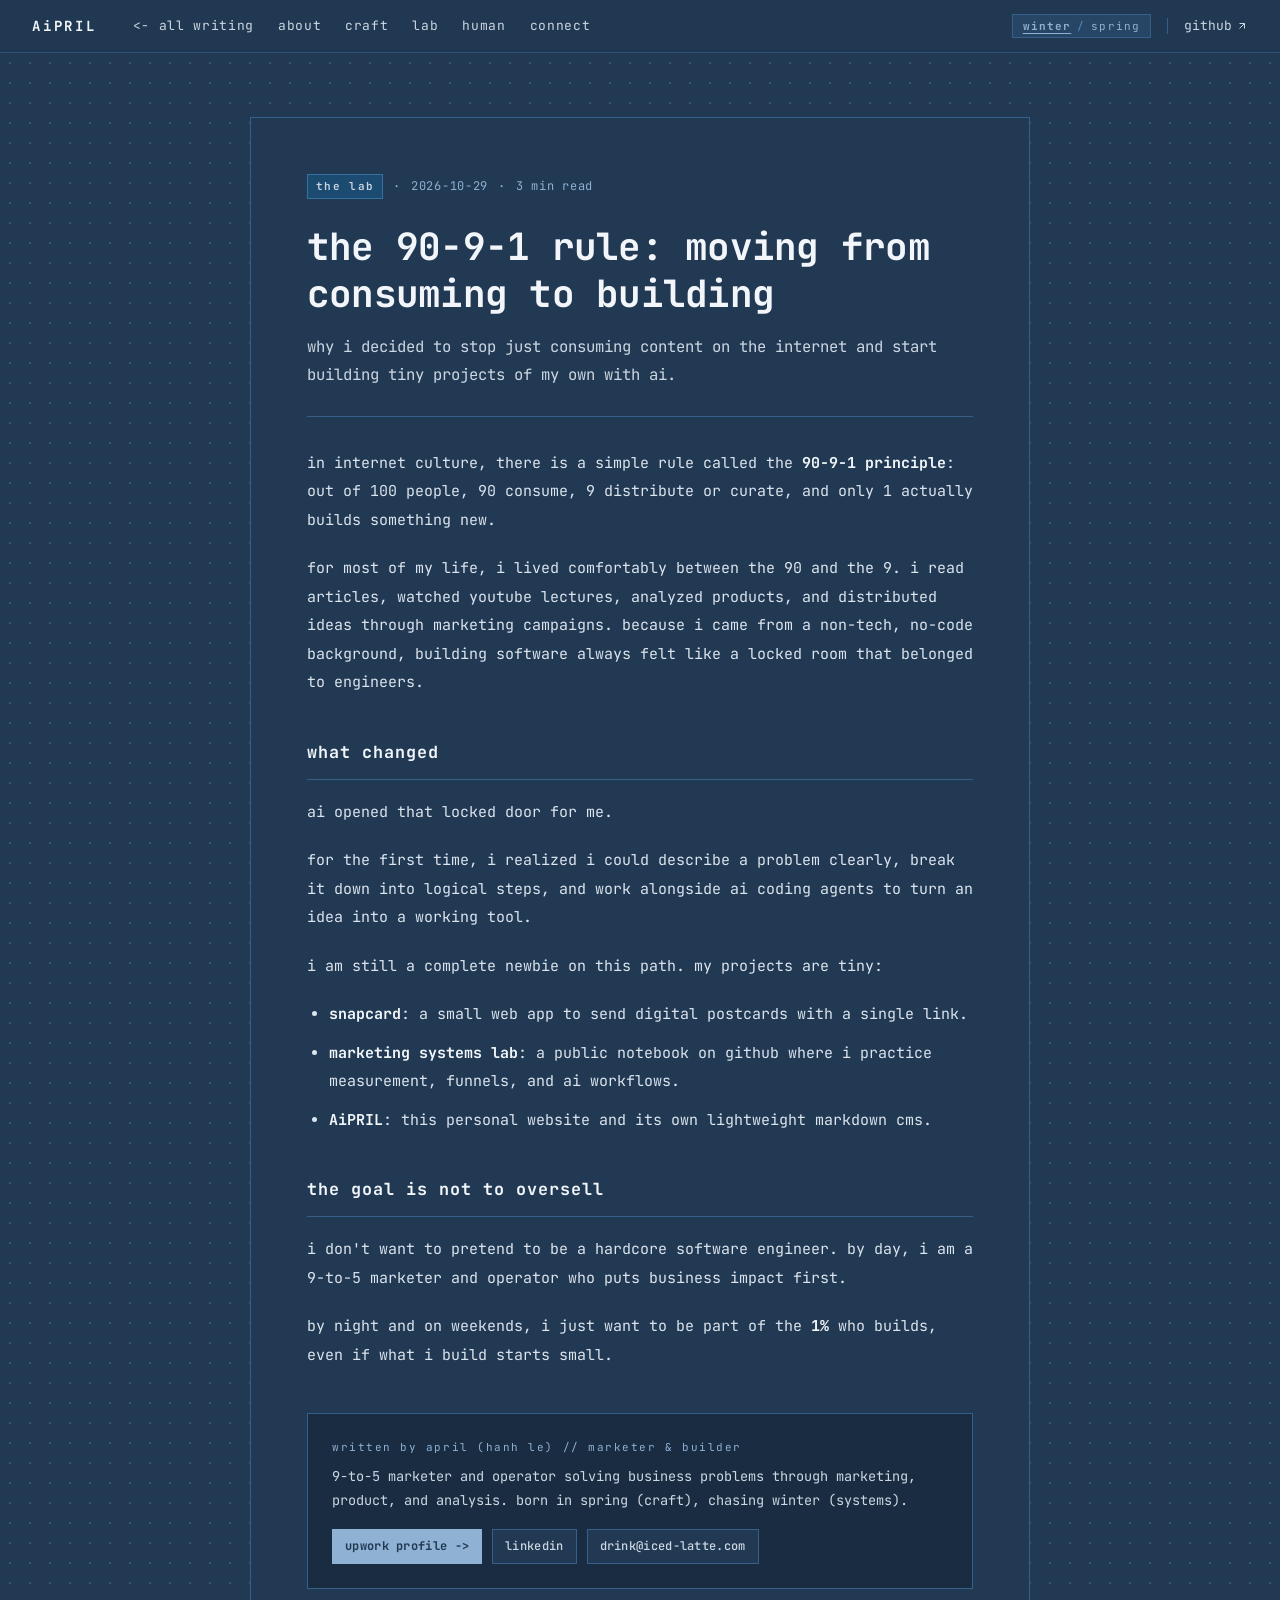
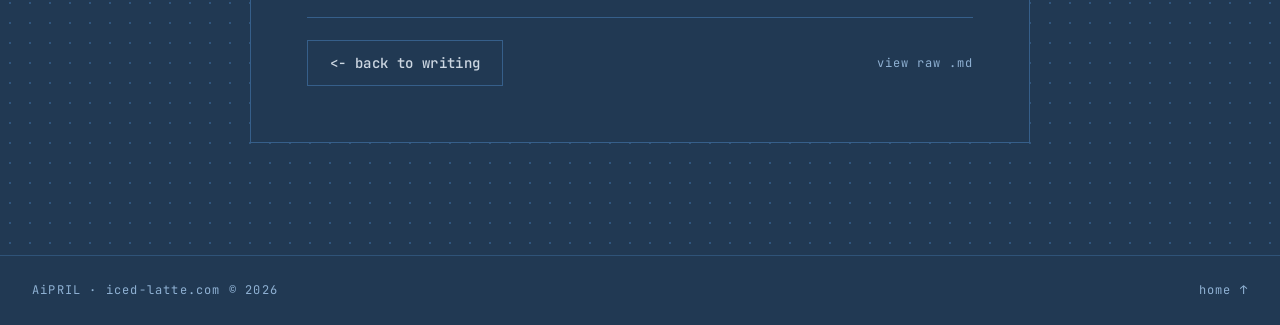
==== commit 2050f670: "style: convert all site and article copy to lowercase (except AiPRIL)" ====
--- a/writing/90-9-1-from-consuming-to-building/index.html
+++ b/writing/90-9-1-from-consuming-to-building/index.html
@@ -3,25 +3,25 @@
 <head>
   <meta charset="UTF-8" />
   <meta name="viewport" content="width=device-width, initial-scale=1.0" />
-  <title>The 90-9-1 Rule: Moving from Consuming to Building | AiPRIL</title>
-  <meta name="description" content="Why I decided to stop just consuming content on the internet and start building tiny projects of my own with AI." />
-  <meta name="author" content="April (Hanh Le)" />
+  <title>the 90-9-1 rule: moving from consuming to building | AiPRIL</title>
+  <meta name="description" content="why i decided to stop just consuming content on the internet and start building tiny projects of my own with ai." />
+  <meta name="author" content="april (hanh le)" />
   <link rel="canonical" href="https://iced-latte.com/writing/90-9-1-from-consuming-to-building/" />
-  <link rel="alternate" type="application/rss+xml" title="AiPRIL RSS Feed" href="https://iced-latte.com/rss.xml" />
+  <link rel="alternate" type="application/rss+xml" title="AiPRIL rss feed" href="https://iced-latte.com/rss.xml" />
   <link rel="alternate" type="text/markdown" href="https://iced-latte.com/posts/90-9-1-from-consuming-to-building.md" />
 
   <meta property="og:type" content="article" />
-  <meta property="og:title" content="The 90-9-1 Rule: Moving from Consuming to Building" />
-  <meta property="og:description" content="Why I decided to stop just consuming content on the internet and start building tiny projects of my own with AI." />
+  <meta property="og:title" content="the 90-9-1 rule: moving from consuming to building" />
+  <meta property="og:description" content="why i decided to stop just consuming content on the internet and start building tiny projects of my own with ai." />
   <meta property="og:url" content="https://iced-latte.com/writing/90-9-1-from-consuming-to-building/" />
   <meta property="og:site_name" content="AiPRIL" />
   <meta property="article:published_time" content="2026-10-29" />
   <meta property="article:modified_time" content="2026-10-29" />
-  <meta property="article:author" content="April (Hanh Le)" />
-  <meta property="article:section" content="The Lab" />
+  <meta property="article:author" content="april (hanh le)" />
+  <meta property="article:section" content="the lab" />
   <meta name="twitter:card" content="summary" />
-  <meta name="twitter:title" content="The 90-9-1 Rule: Moving from Consuming to Building" />
-  <meta name="twitter:description" content="Why I decided to stop just consuming content on the internet and start building tiny projects of my own with AI." />
+  <meta name="twitter:title" content="the 90-9-1 rule: moving from consuming to building" />
+  <meta name="twitter:description" content="why i decided to stop just consuming content on the internet and start building tiny projects of my own with ai." />
 
   <link rel="icon" type="image/svg+xml" href="../../favicon.svg" />
   <link rel="preconnect" href="https://fonts.googleapis.com" />
@@ -36,11 +36,11 @@
     {
       "@type": "BlogPosting",
       "@id": "https://iced-latte.com/writing/90-9-1-from-consuming-to-building/#article",
-      "headline": "The 90-9-1 Rule: Moving from Consuming to Building",
-      "description": "Why I decided to stop just consuming content on the internet and start building tiny projects of my own with AI.",
+      "headline": "the 90-9-1 rule: moving from consuming to building",
+      "description": "why i decided to stop just consuming content on the internet and start building tiny projects of my own with ai.",
       "datePublished": "2026-10-29",
       "dateModified": "2026-10-29",
-      "articleSection": "The Lab",
+      "articleSection": "the lab",
       "inLanguage": "en",
       "mainEntityOfPage": {
         "@type": "WebPage",
@@ -48,11 +48,11 @@
       },
       "author": {
         "@type": "Person",
-        "name": "April",
+        "name": "april",
         "alternateName": [
           "AiPRIL",
-          "Hanh Le",
-          "Le Hong Hanh"
+          "hanh le",
+          "le hong hanh"
         ],
         "url": "https://iced-latte.com/",
         "email": "drink@iced-latte.com",
@@ -64,7 +64,7 @@
       },
       "publisher": {
         "@type": "Person",
-        "name": "April (AiPRIL)",
+        "name": "april (AiPRIL)",
         "url": "https://iced-latte.com/"
       }
     },
@@ -74,19 +74,19 @@
         {
           "@type": "ListItem",
           "position": 1,
-          "name": "Home",
+          "name": "home",
           "item": "https://iced-latte.com/"
         },
         {
           "@type": "ListItem",
           "position": 2,
-          "name": "Writing",
+          "name": "writing",
           "item": "https://iced-latte.com/#writing"
         },
         {
           "@type": "ListItem",
           "position": 3,
-          "name": "The 90-9-1 Rule: Moving from Consuming to Building",
+          "name": "the 90-9-1 rule: moving from consuming to building",
           "item": "https://iced-latte.com/writing/90-9-1-from-consuming-to-building/"
         }
       ]
@@ -95,27 +95,27 @@
 }
   </script>
 </head>
-<body data-article-slug="90-9-1-from-consuming-to-building" data-article-category="The Lab">
+<body data-article-slug="90-9-1-from-consuming-to-building" data-article-category="the lab">
   <div class="site-shell" id="top">
     <header class="header">
       <div class="header-inner">
         <div class="header-left">
-          <a href="../../" class="brand" aria-label="AiPRIL Home">AiPRIL</a>
-          <nav class="header-nav" aria-label="Main Navigation">
-            <a href="../../#writing" class="nav-link">&lt;- All Writing</a>
-            <a href="../../#about" class="nav-link">About</a>
-            <a href="../../#craft" class="nav-link">Craft</a>
-            <a href="../../#lab" class="nav-link">Lab</a>
-            <a href="../../#human" class="nav-link">Human</a>
-            <a href="../../#connect" class="nav-link">Connect</a>
+          <a href="../../" class="brand" aria-label="AiPRIL home">AiPRIL</a>
+          <nav class="header-nav" aria-label="main navigation">
+            <a href="../../#writing" class="nav-link">&lt;- all writing</a>
+            <a href="../../#about" class="nav-link">about</a>
+            <a href="../../#craft" class="nav-link">craft</a>
+            <a href="../../#lab" class="nav-link">lab</a>
+            <a href="../../#human" class="nav-link">human</a>
+            <a href="../../#connect" class="nav-link">connect</a>
           </nav>
         </div>
 
         <div class="header-right">
-          <button id="theme-toggle" class="season-switch" type="button" aria-label="Switch between Winter and Spring mode">
-            <span class="season-opt" data-season="winter">WINTER</span>
+          <button id="theme-toggle" class="season-switch" type="button" aria-label="switch between winter and spring mode">
+            <span class="season-opt" data-season="winter">winter</span>
             <span class="season-sep">/</span>
-            <span class="season-opt" data-season="spring">SPRING</span>
+            <span class="season-opt" data-season="spring">spring</span>
           </button>
           <div class="divider-v" aria-hidden="true"></div>
           <a
@@ -124,7 +124,7 @@
             target="_blank"
             rel="noopener noreferrer"
           >
-            GitHub
+            github
             <svg width="12" height="12" viewBox="0 0 24 24" fill="none" stroke="currentColor" stroke-width="2" aria-hidden="true">
               <path d="M7 7h10v10" />
               <path d="M7 17 17 7" />
@@ -133,69 +133,69 @@
         </div>
       </div>
 
-      <nav class="mobile-nav" aria-label="Mobile Navigation">
-        <a href="../../#writing" class="nav-link">&lt;- All Writing</a>
-        <a href="../../#about" class="nav-link">About</a>
-        <a href="../../#craft" class="nav-link">Craft</a>
-        <a href="../../#lab" class="nav-link">Lab</a>
-        <a href="../../#connect" class="nav-link">Connect</a>
+      <nav class="mobile-nav" aria-label="mobile navigation">
+        <a href="../../#writing" class="nav-link">&lt;- all writing</a>
+        <a href="../../#about" class="nav-link">about</a>
+        <a href="../../#craft" class="nav-link">craft</a>
+        <a href="../../#lab" class="nav-link">lab</a>
+        <a href="../../#connect" class="nav-link">connect</a>
       </nav>
     </header>
 
     <main class="article-main">
       <article class="article-container">
         <div class="article-meta-bar">
-          <span class="tag">THE LAB</span>
+          <span class="tag">the lab</span>
           <span class="meta-dot">·</span>
           <time datetime="2026-10-29" class="mono-date">2026-10-29</time>
           <span class="meta-dot">·</span>
           <span class="mono-date">3 min read</span>
         </div>
 
-        <h1 class="article-title">The 90-9-1 Rule: Moving from Consuming to Building</h1>
-        <p class="article-lead">Why I decided to stop just consuming content on the internet and start building tiny projects of my own with AI.</p>
+        <h1 class="article-title">the 90-9-1 rule: moving from consuming to building</h1>
+        <p class="article-lead">why i decided to stop just consuming content on the internet and start building tiny projects of my own with ai.</p>
 
         <div id="post-body" class="article-prose">
-<p>In internet culture, there is a simple rule called the <strong>90-9-1 principle</strong>: out of 100 people, 90 consume, 9 distribute or curate, and only 1 actually builds something new.</p>
-<p>For most of my life, I lived comfortably between the 90 and the 9. I read articles, watched YouTube lectures, analyzed products, and distributed ideas through marketing campaigns. Because I came from a non-tech, no-code background, building software always felt like a locked room that belonged to engineers.</p>
-<h2 id="what-changed">What Changed</h2>
-<p>AI opened that locked door for me.</p>
-<p>For the first time, I realized I could describe a problem clearly, break it down into logical steps, and work alongside AI coding agents to turn an idea into a working tool.</p>
-<p>I am still a complete newbie on this path. My projects are tiny:</p>
+<p>in internet culture, there is a simple rule called the <strong>90-9-1 principle</strong>: out of 100 people, 90 consume, 9 distribute or curate, and only 1 actually builds something new.</p>
+<p>for most of my life, i lived comfortably between the 90 and the 9. i read articles, watched youtube lectures, analyzed products, and distributed ideas through marketing campaigns. because i came from a non-tech, no-code background, building software always felt like a locked room that belonged to engineers.</p>
+<h2 id="what-changed">what changed</h2>
+<p>ai opened that locked door for me.</p>
+<p>for the first time, i realized i could describe a problem clearly, break it down into logical steps, and work alongside ai coding agents to turn an idea into a working tool.</p>
+<p>i am still a complete newbie on this path. my projects are tiny:</p>
 <ul>
-<li><strong>Snapcard</strong>: A small web app to send digital postcards with a single link.</li>
-<li><strong>Marketing Systems Lab</strong>: A public notebook on GitHub where I practice measurement, funnels, and AI workflows.</li>
-<li><strong>AiPRIL</strong>: This personal website and its own lightweight Markdown CMS.</li>
+<li><strong>snapcard</strong>: a small web app to send digital postcards with a single link.</li>
+<li><strong>marketing systems lab</strong>: a public notebook on github where i practice measurement, funnels, and ai workflows.</li>
+<li><strong>AiPRIL</strong>: this personal website and its own lightweight markdown cms.</li>
 </ul>
-<h2 id="the-goal-is-not-to-oversell">The Goal Is Not to Oversell</h2>
-<p>I don't want to pretend to be a hardcore software engineer. By day, I am a 9-to-5 marketer and operator who puts business impact first.</p>
-<p>By night and on weekends, I just want to be part of the <strong>1%</strong> who builds, even if what I build starts small.</p>
-        </div>
-
-        <aside class="article-author-box" aria-label="About the Author">
-          <p class="article-author-label">WRITTEN BY APRIL (HANH LE) // MARKETER &amp; BUILDER</p>
+<h2 id="the-goal-is-not-to-oversell">the goal is not to oversell</h2>
+<p>i don't want to pretend to be a hardcore software engineer. by day, i am a 9-to-5 marketer and operator who puts business impact first.</p>
+<p>by night and on weekends, i just want to be part of the <strong>1%</strong> who builds, even if what i build starts small.</p>
+        </div>
+
+        <aside class="article-author-box" aria-label="about the author">
+          <p class="article-author-label">written by april (hanh le) // marketer &amp; builder</p>
           <p class="article-author-bio">
-            9-to-5 marketer and operator solving business problems through marketing, product, and analysis. Born in Spring (craft), chasing Winter (systems).
+            9-to-5 marketer and operator solving business problems through marketing, product, and analysis. born in spring (craft), chasing winter (systems).
           </p>
           <div class="article-author-links">
-            <a href="https://www.upwork.com/freelancers/lehonghanh" target="_blank" rel="noopener noreferrer" class="btn-primary btn-sm">Upwork Profile -&gt;</a>
-            <a href="https://www.linkedin.com/in/hanhlehong/" target="_blank" rel="noopener noreferrer" class="btn-secondary btn-sm">LinkedIn</a>
+            <a href="https://www.upwork.com/freelancers/lehonghanh" target="_blank" rel="noopener noreferrer" class="btn-primary btn-sm">upwork profile -&gt;</a>
+            <a href="https://www.linkedin.com/in/hanhlehong/" target="_blank" rel="noopener noreferrer" class="btn-secondary btn-sm">linkedin</a>
             <a href="mailto:drink@iced-latte.com" class="btn-secondary btn-sm">drink@iced-latte.com</a>
           </div>
         </aside>
 
         <div class="article-footer-nav">
-          <a href="../../#writing" class="btn-secondary">&lt;- Back to Writing</a>
-          <a href="../../posts/90-9-1-from-consuming-to-building.md" class="article-raw-link">View Raw .md</a>
-          <a href="../../studio.html?edit=90-9-1-from-consuming-to-building" class="btn-secondary local-only" hidden>Edit in Studio</a>
+          <a href="../../#writing" class="btn-secondary">&lt;- back to writing</a>
+          <a href="../../posts/90-9-1-from-consuming-to-building.md" class="article-raw-link">view raw .md</a>
+          <a href="../../studio.html?edit=90-9-1-from-consuming-to-building" class="btn-secondary local-only" hidden>edit in studio</a>
         </div>
       </article>
     </main>
 
     <footer class="footer">
       <div class="footer-inner">
-        <span class="footer-text">AiPRIL · ICED-LATTE.COM © 2026</span>
-        <a href="../../" class="footer-text footer-top-link">HOME ↑</a>
+        <span class="footer-text">AiPRIL · iced-latte.com © 2026</span>
+        <a href="../../" class="footer-text footer-top-link">home ↑</a>
       </div>
     </footer>
   </div>
--- a/styles.css
+++ b/styles.css
@@ -1,8 +1,7 @@
 /* ==========================================================================
-   AiPRIL -- Noodle-Inspired Terminal-Editorial Design System
-   100% JetBrains Mono, 20px dot-grid, 1px hairline matrices, sharp corners.
-   WINTER (Midnight Sapphire): #213953 · #156AA8 · #4D8CC5 · #8FB1D3 · #CDD7E2
-   SPRING (Warm Blossom):      #678215 · #FCD4BE · #F8F8EF · #FFE8DE · #FD832B · #FEC62D
+   AiPRIL -- noodle-inspired terminal-editorial design system
+   100% jetbrains mono, 20px dot-grid, 1px hairline matrices, sharp corners.
+   all-lowercase typography (except AiPRIL).
    ========================================================================== */
 
 :root,
@@ -353,7 +352,6 @@
   color: var(--accent-text);
   font-size: 0.6875rem;
   letter-spacing: 0.12em;
-  text-transform: uppercase;
   font-weight: 600;
 }
 
@@ -361,7 +359,6 @@
   font-size: 0.6875rem;
   color: var(--text-dim);
   letter-spacing: 0.12em;
-  text-transform: uppercase;
 }
 
 .section-block {
@@ -372,7 +369,6 @@
   font-size: 0.8125rem;
   color: var(--text-dim);
   letter-spacing: 0.2em;
-  text-transform: uppercase;
   margin-bottom: 28px;
 }
 
@@ -501,7 +497,6 @@
   font-size: 0.75rem;
   color: var(--text-dim);
   letter-spacing: 0.2em;
-  text-transform: uppercase;
   margin-bottom: 8px;
 }
 
@@ -554,7 +549,6 @@
   color: var(--text-muted);
   font-family: var(--font-mono);
   font-size: 0.6875rem;
-  text-transform: uppercase;
   letter-spacing: 0.12em;
   cursor: pointer;
   flex-shrink: 0;
@@ -572,7 +566,7 @@
 }
 
 /* ==========================================================================
-   00 // README.md Matrix (5-Paragraph Personal Intro + Quick Specs)
+   00 // readme.md Matrix (5-Paragraph Personal Intro + Quick Specs)
    ========================================================================== */
 
 .readme-matrix {
@@ -642,7 +636,6 @@
   font-size: 0.6875rem;
   color: var(--text-dim);
   letter-spacing: 0.14em;
-  text-transform: uppercase;
   margin-bottom: 4px;
 }
 
@@ -807,7 +800,7 @@
 }
 
 /* ==========================================================================
-   03 // Writing Feed & Pillar Filter Bar
+   03 // writing Feed & Pillar Filter Bar
    ========================================================================== */
 
 .section-bar {
@@ -842,7 +835,6 @@
   font-family: var(--font-mono);
   font-size: 0.6875rem;
   letter-spacing: 0.1em;
-  text-transform: uppercase;
   color: var(--text-muted);
   cursor: pointer;
   transition: background 0.15s, color 0.15s;
@@ -866,7 +858,6 @@
   background: var(--accent-bg);
   color: var(--accent-text);
   text-decoration: none;
-  text-transform: uppercase;
   letter-spacing: 0.08em;
 }
 
@@ -998,7 +989,6 @@
   font-size: 0.75rem;
   color: var(--text-dim);
   letter-spacing: 0.1em;
-  text-transform: uppercase;
   text-decoration: none;
 }
 
@@ -1007,7 +997,7 @@
 }
 
 /* ==========================================================================
-   Article Reader Page (/writing/<slug>/ & post.html -- Noodle Docs Aesthetic)
+   Article Reader Page (/writing/<slug>/ & post.html)
    ========================================================================== */
 
 .article-main {
@@ -1072,7 +1062,6 @@
 .article-prose h2 {
   font-size: 1.05rem;
   font-weight: 700;
-  text-transform: uppercase;
   letter-spacing: 0.06em;
   color: var(--text);
   margin: 40px 0 18px;
@@ -1170,7 +1159,6 @@
   color: var(--text);
   font-weight: 700;
   letter-spacing: 0.04em;
-  text-transform: uppercase;
   font-size: 0.75rem;
 }
 
@@ -1185,7 +1173,6 @@
   font-size: 0.6875rem;
   color: var(--text-dim);
   letter-spacing: 0.14em;
-  text-transform: uppercase;
   margin-bottom: 8px;
 }
 
@@ -1218,7 +1205,6 @@
   color: var(--text-dim);
   text-decoration: none;
   letter-spacing: 0.08em;
-  text-transform: uppercase;
 }
 
 .article-raw-link:hover {
@@ -1226,7 +1212,7 @@
 }
 
 /* ==========================================================================
-   CMS Studio Page (studio.html -- Local Noodle IDE)
+   CMS Studio Page (studio.html -- local noodle ide)
    ========================================================================== */
 
 .studio-badge {
